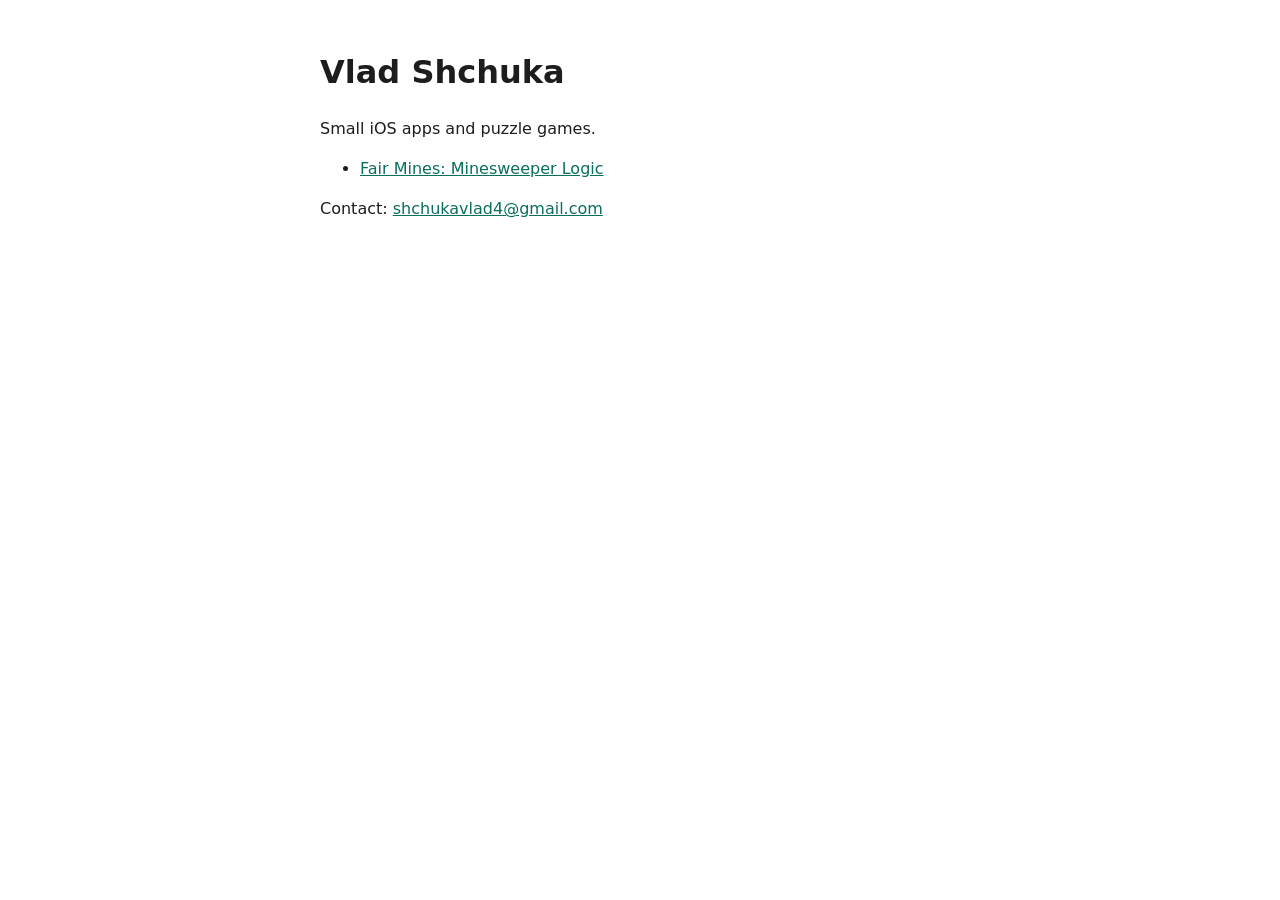
==== index.html @ 451bb2d0 "Developer site root with app-ads.txt" ====
<!doctype html>
<html lang="en">
<head>
<meta charset="utf-8">
<meta name="viewport" content="width=device-width, initial-scale=1">
<title>Vlad Shchuka · Apps</title>
<style>
body{font-family:-apple-system,system-ui,sans-serif;max-width:640px;margin:48px auto;padding:0 16px;color:#1d1d1f;background:#fff;line-height:1.5}
a{color:#0a6e5c}
@media (prefers-color-scheme:dark){body{color:#f5f5f7;background:#111}a{color:#5fd0b8}}
</style>
</head>
<body>
<h1>Vlad Shchuka</h1>
<p>Small iOS apps and puzzle games.</p>
<ul>
<li><a href="https://xzot.github.io/fairmines/">Fair Mines: Minesweeper Logic</a></li>
</ul>
<p>Contact: <a href="mailto:shchukavlad4@gmail.com">shchukavlad4@gmail.com</a></p>
</body>
</html>
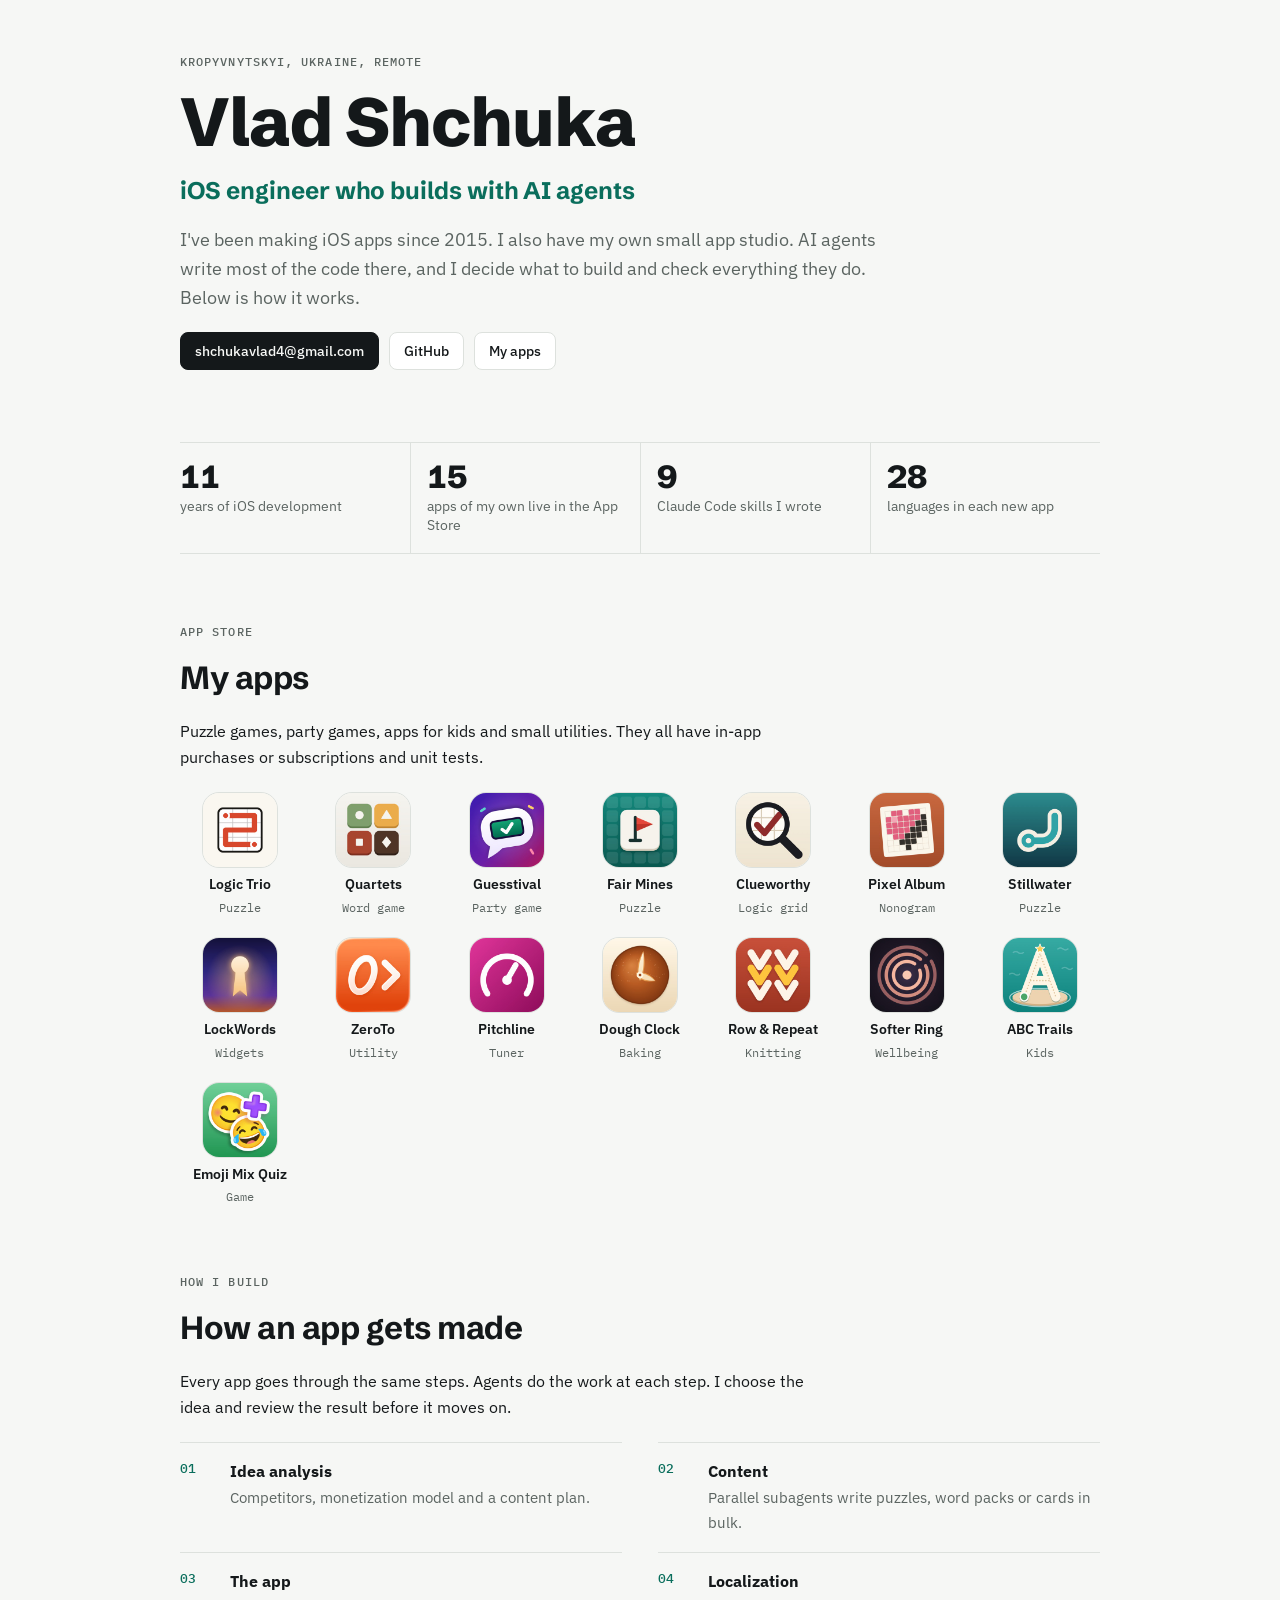
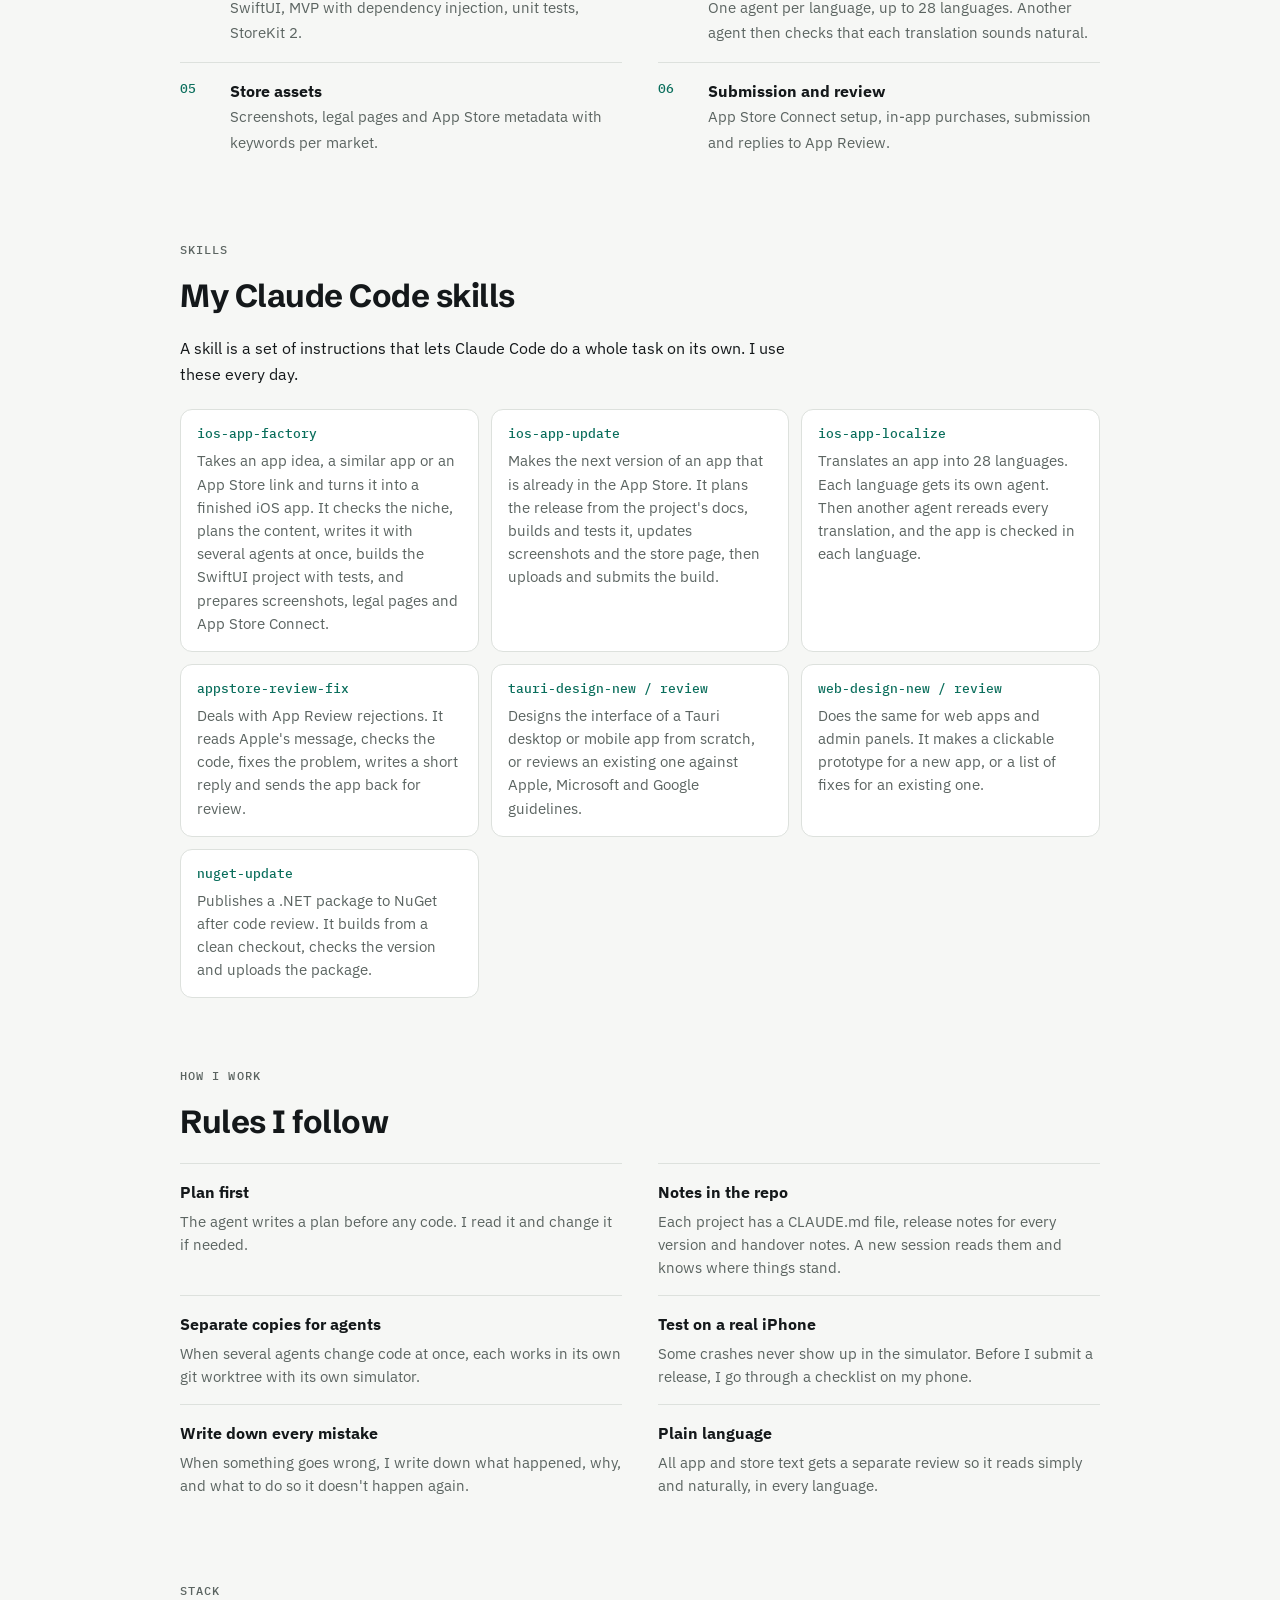
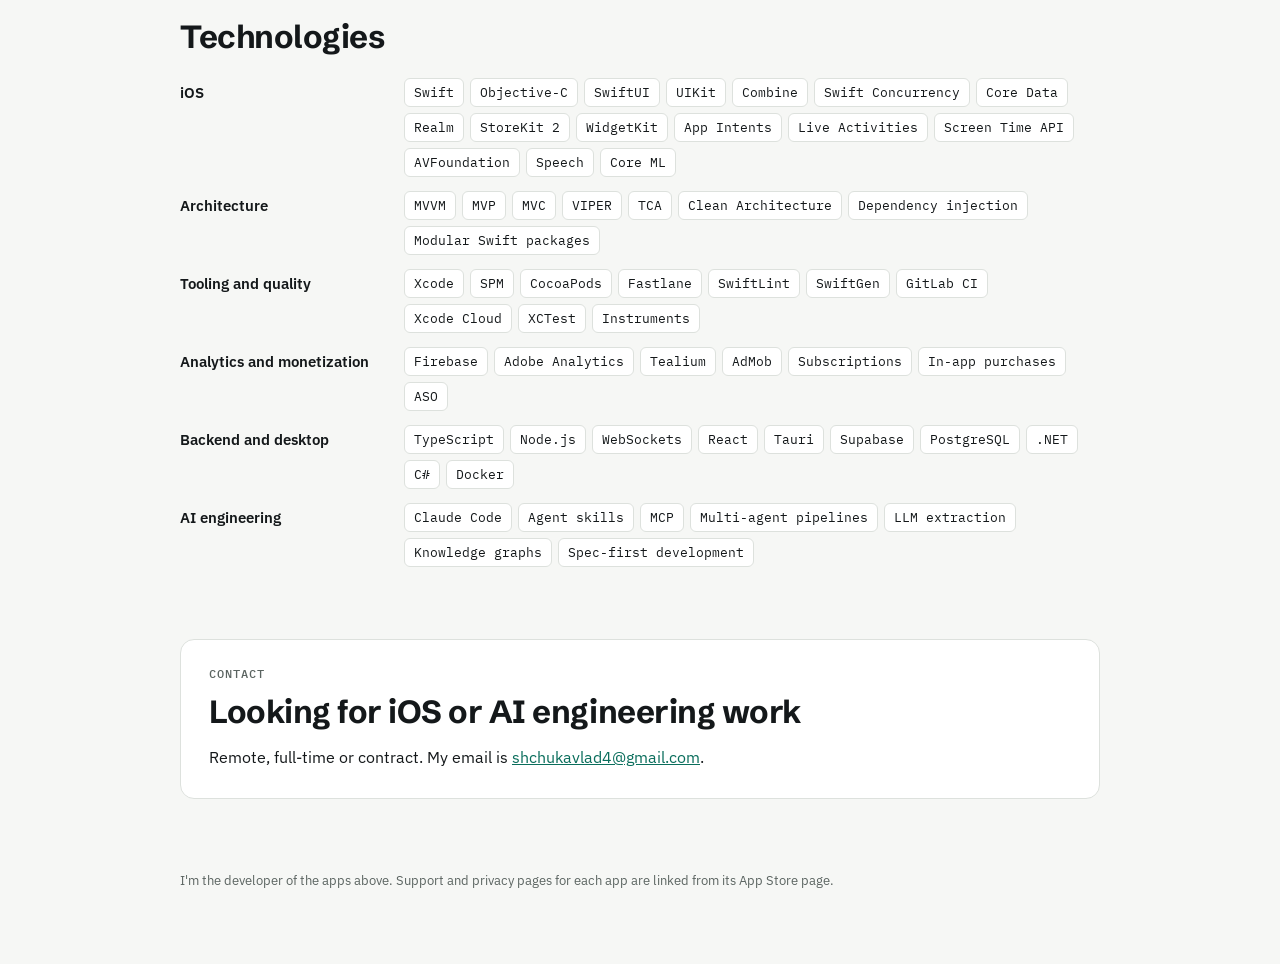
==== commit cda39f34: "Portfolio home page" ====
--- a/index.html
+++ b/index.html
@@ -3,19 +3,206 @@
 <head>
 <meta charset="utf-8">
 <meta name="viewport" content="width=device-width, initial-scale=1">
-<title>Vlad Shchuka · Apps</title>
+<title>Vlad Shchuka</title>
+<meta name="description" content="Vlad Shchuka, iOS engineer since 2015. 15 apps of my own in the App Store, built with AI agents.">
+<link rel="preconnect" href="https://fonts.googleapis.com">
+<link rel="preconnect" href="https://fonts.gstatic.com" crossorigin>
+<link rel="stylesheet" href="https://fonts.googleapis.com/css2?family=Schibsted+Grotesk:wght@500;700;800&family=IBM+Plex+Sans:wght@400;500;600&family=IBM+Plex+Mono:wght@400;500&display=swap">
 <style>
-body{font-family:-apple-system,system-ui,sans-serif;max-width:640px;margin:48px auto;padding:0 16px;color:#1d1d1f;background:#fff;line-height:1.5}
-a{color:#0a6e5c}
-@media (prefers-color-scheme:dark){body{color:#f5f5f7;background:#111}a{color:#5fd0b8}}
+/* Layout: one 960px column. Hero, facts strip, app shelf, numbered pipeline, work list, contact. */
+:root{
+  --bg:#f6f7f5; --surface:#ffffff; --ink:#14181a; --muted:#5b6461; --line:#dde1dd;
+  --accent:#0a6e5c; --accent-soft:#dcefe9;
+  --f-display:"Schibsted Grotesk",system-ui,sans-serif;
+  --f-body:"IBM Plex Sans",-apple-system,system-ui,sans-serif;
+  --f-mono:"IBM Plex Mono",ui-monospace,Menlo,monospace;
+  color-scheme:light;
+}
+@media (prefers-color-scheme:dark){:root{
+  --bg:#0f1312; --surface:#171c1b; --ink:#eef1ef; --muted:#9aa5a1; --line:#28302e;
+  --accent:#5fd0b8; --accent-soft:#16312b; color-scheme:dark}}
+*{box-sizing:border-box}
+html{-webkit-text-size-adjust:100%}
+body{margin:0;background:var(--bg);color:var(--ink);font:400 16px/1.6 var(--f-body)}
+.wrap{max-width:960px;margin:0 auto;padding-inline:20px;padding-block:56px 72px;display:flex;flex-direction:column;gap:72px}
+h1,h2,h3{font-family:var(--f-display);margin:0;text-wrap:balance;letter-spacing:-.015em}
+h1{font-size:clamp(40px,7vw,68px);line-height:1;font-weight:800}
+h2{font-size:clamp(24px,3.4vw,32px);line-height:1.15;font-weight:700}
+h3{font-size:18px;line-height:1.3;font-weight:700}
+p{margin:0;max-width:64ch}
+a{color:var(--accent)}
+a:focus-visible{outline:2px solid var(--accent);outline-offset:3px;border-radius:4px}
+.label{font:500 12px/1 var(--f-mono);letter-spacing:.09em;text-transform:uppercase;color:var(--muted)}
+section{display:flex;flex-direction:column;gap:22px}
+
+.hero{display:flex;flex-direction:column;gap:20px}
+.role{font:700 clamp(19px,2.6vw,24px)/1.25 var(--f-display);color:var(--accent)}
+.lede{font-size:18px;color:var(--muted)}
+.links{display:flex;flex-wrap:wrap;gap:10px}
+.btn{display:inline-flex;align-items:center;gap:8px;font:500 14px/1 var(--f-body);text-decoration:none;color:var(--ink);border:1px solid var(--line);background:var(--surface);padding:11px 14px;border-radius:8px}
+.btn.primary{background:var(--ink);color:var(--bg);border-color:var(--ink)}
+
+.facts{display:grid;grid-template-columns:repeat(4,minmax(0,1fr));border-block:1px solid var(--line)}
+.fact{padding:18px 16px 18px 0;display:flex;flex-direction:column;gap:4px;min-width:0}
+.fact+.fact{padding-left:16px;border-left:1px solid var(--line)}
+.fact b{font:800 32px/1 var(--f-display);font-variant-numeric:tabular-nums}
+.fact span{font-size:13.5px;color:var(--muted);line-height:1.4}
+
+.shelf{display:grid;grid-template-columns:repeat(auto-fill,minmax(104px,1fr));gap:22px 14px}
+.app{display:flex;flex-direction:column;align-items:center;gap:8px;text-decoration:none;color:var(--ink);text-align:center;min-width:0}
+.app img{width:76px;height:76px;border-radius:17px;border:1px solid var(--line);display:block}
+.app strong{font-size:13.5px;font-weight:600;line-height:1.25}
+.app small{font:400 11.5px/1.2 var(--f-mono);color:var(--muted)}
+@media (prefers-reduced-motion:no-preference){.app img{transition:transform .15s ease}.app:hover img{transform:translateY(-3px)}}
+
+.pipe{list-style:none;margin:0;padding:0;counter-reset:s;display:grid;grid-template-columns:repeat(2,minmax(0,1fr));gap:0 36px}
+.pipe li{counter-increment:s;display:grid;grid-template-columns:40px 1fr;gap:10px;padding:16px 0;border-top:1px solid var(--line)}
+.pipe li::before{content:counter(s,decimal-leading-zero);font:500 13px/1.6 var(--f-mono);color:var(--accent)}
+.pipe b{display:block}
+.pipe span{color:var(--muted);font-size:14.5px}
+
+.work{display:flex;flex-direction:column}
+.job{display:grid;grid-template-columns:150px 1fr;gap:6px 24px;padding:20px 0;border-top:1px solid var(--line)}
+.job .when{font:400 13px/1.7 var(--f-mono);color:var(--muted);font-variant-numeric:tabular-nums}
+.job div{display:flex;flex-direction:column;gap:6px;min-width:0}
+.job p{color:var(--muted);font-size:15px}
+.tags{display:flex;flex-wrap:wrap;gap:6px;margin-top:4px}
+.tags span{font:400 12px/1 var(--f-mono);padding:5px 7px;border-radius:5px;background:var(--accent-soft);color:var(--accent)}
+
+.contact{background:var(--surface);border:1px solid var(--line);border-radius:14px;padding:28px;display:flex;flex-direction:column;gap:14px}
+footer{font-size:13px;color:var(--muted)}
+
+@media (max-width:720px){
+  .facts{grid-template-columns:repeat(2,minmax(0,1fr))}
+  .fact:nth-child(3){padding-left:0;border-left:0}
+  .fact:nth-child(n+3){border-top:1px solid var(--line)}
+  .pipe{grid-template-columns:1fr}
+  .job{grid-template-columns:1fr}
+}
+@media (max-width:420px){.wrap{padding-inline:16px;gap:56px}.shelf{grid-template-columns:repeat(3,minmax(0,1fr))}}
+.projects{display:grid;grid-template-columns:repeat(auto-fill,minmax(270px,1fr));gap:12px}
+.proj{background:var(--surface);border:1px solid var(--line);border-radius:12px;padding:16px;display:flex;flex-direction:column;gap:8px;min-width:0}
+.proj .dom{font:500 11.5px/1 var(--f-mono);letter-spacing:.06em;text-transform:uppercase;color:var(--muted)}
+.proj p{color:var(--muted);font-size:14.5px}
+.proj .tags{margin-top:auto}
+.stack{display:grid;grid-template-columns:200px 1fr;gap:14px 24px;padding:0;margin:0}
+.stack dt{font-weight:600;font-size:15px;padding-top:3px}
+.stack dd{margin:0;display:flex;flex-wrap:wrap;gap:6px;min-width:0}
+.stack dd span{font:400 13px/1 var(--f-mono);padding:7px 9px;border-radius:6px;border:1px solid var(--line);background:var(--surface)}
+@media (max-width:720px){.stack{grid-template-columns:1fr;gap:6px 0}.stack dd{margin-bottom:10px}}
+.skills{display:grid;grid-template-columns:repeat(auto-fill,minmax(260px,1fr));gap:12px}
+.skill{background:var(--surface);border:1px solid var(--line);border-radius:12px;padding:16px;display:flex;flex-direction:column;gap:6px;min-width:0}
+.skill code{font:500 13px/1.3 var(--f-mono);color:var(--accent)}
+.skill p{color:var(--muted);font-size:14.5px}
+.rules2{list-style:none;margin:0;padding:0;display:grid;grid-template-columns:repeat(2,minmax(0,1fr));gap:0 36px}
+.rules2 li{padding:16px 0;border-top:1px solid var(--line);display:flex;flex-direction:column;gap:4px}
+.rules2 span{color:var(--muted);font-size:14.5px}
+@media (max-width:720px){.rules2{grid-template-columns:1fr}}
 </style>
 </head>
 <body>
-<h1>Vlad Shchuka</h1>
-<p>Small iOS apps and puzzle games.</p>
-<ul>
-<li><a href="https://xzot.github.io/fairmines/">Fair Mines: Minesweeper Logic</a></li>
-</ul>
-<p>Contact: <a href="mailto:shchukavlad4@gmail.com">shchukavlad4@gmail.com</a></p>
+<main class="wrap">
+
+  <header class="hero">
+    <div class="label">Kropyvnytskyi, Ukraine, remote</div>
+    <h1>Vlad Shchuka</h1>
+    <div class="role">iOS engineer who builds with AI agents</div>
+    <p class="lede">I've been making iOS apps since 2015. I also have my own small app studio. AI agents write most of the code there, and I decide what to build and check everything they do. Below is how it works.</p>
+    <div class="links">
+      <a class="btn primary" href="mailto:shchukavlad4@gmail.com">shchukavlad4@gmail.com</a>
+      <a class="btn" href="https://github.com/Xzot">GitHub</a>
+      <a class="btn" href="#apps">My apps</a>
+    </div>
+  </header>
+
+  <div class="facts">
+    <div class="fact"><b>11</b><span>years of iOS development</span></div>
+    <div class="fact"><b>15</b><span>apps of my own live in the App Store</span></div>
+    <div class="fact"><b>9</b><span>Claude Code skills I wrote</span></div>
+    <div class="fact"><b>28</b><span>languages in each new app</span></div>
+  </div>
+
+  <section id="apps">
+    <div class="label">App Store</div>
+    <h2>My apps</h2>
+    <p>Puzzle games, party games, apps for kids and small utilities. They all have in-app purchases or subscriptions and unit tests.</p>
+    <div class="shelf" id="shelf"></div>
+  </section>
+
+  <section>
+    <div class="label">How I build</div>
+    <h2>How an app gets made</h2>
+    <p>Every app goes through the same steps. Agents do the work at each step. I choose the idea and review the result before it moves on.</p>
+    <ol class="pipe">
+      <li><div><b>Idea analysis</b><span>Competitors, monetization model and a content plan.</span></div></li>
+      <li><div><b>Content</b><span>Parallel subagents write puzzles, word packs or cards in bulk.</span></div></li>
+      <li><div><b>The app</b><span>SwiftUI, MVP with dependency injection, unit tests, StoreKit 2.</span></div></li>
+      <li><div><b>Localization</b><span>One agent per language, up to 28 languages. Another agent then checks that each translation sounds natural.</span></div></li>
+      <li><div><b>Store assets</b><span>Screenshots, legal pages and App Store metadata with keywords per market.</span></div></li>
+      <li><div><b>Submission and review</b><span>App Store Connect setup, in-app purchases, submission and replies to App Review.</span></div></li>
+    </ol>
+  </section>
+
+  <section>
+    <div class="label">Skills</div>
+    <h2>My Claude Code skills</h2>
+    <p>A skill is a set of instructions that lets Claude Code do a whole task on its own. I use these every day.</p>
+    <div class="skills">
+      <div class="skill"><code>ios-app-factory</code><p>Takes an app idea, a similar app or an App Store link and turns it into a finished iOS app. It checks the niche, plans the content, writes it with several agents at once, builds the SwiftUI project with tests, and prepares screenshots, legal pages and App Store Connect.</p></div>
+      <div class="skill"><code>ios-app-update</code><p>Makes the next version of an app that is already in the App Store. It plans the release from the project's docs, builds and tests it, updates screenshots and the store page, then uploads and submits the build.</p></div>
+      <div class="skill"><code>ios-app-localize</code><p>Translates an app into 28 languages. Each language gets its own agent. Then another agent rereads every translation, and the app is checked in each language.</p></div>
+      <div class="skill"><code>appstore-review-fix</code><p>Deals with App Review rejections. It reads Apple's message, checks the code, fixes the problem, writes a short reply and sends the app back for review.</p></div>
+      <div class="skill"><code>tauri-design-new / review</code><p>Designs the interface of a Tauri desktop or mobile app from scratch, or reviews an existing one against Apple, Microsoft and Google guidelines.</p></div>
+      <div class="skill"><code>web-design-new / review</code><p>Does the same for web apps and admin panels. It makes a clickable prototype for a new app, or a list of fixes for an existing one.</p></div>
+      <div class="skill"><code>nuget-update</code><p>Publishes a .NET package to NuGet after code review. It builds from a clean checkout, checks the version and uploads the package.</p></div>
+    </div>
+  </section>
+
+  <section>
+    <div class="label">How I work</div>
+    <h2>Rules I follow</h2>
+    <ul class="rules2">
+      <li><b>Plan first</b><span>The agent writes a plan before any code. I read it and change it if needed.</span></li>
+      <li><b>Notes in the repo</b><span>Each project has a CLAUDE.md file, release notes for every version and handover notes. A new session reads them and knows where things stand.</span></li>
+      <li><b>Separate copies for agents</b><span>When several agents change code at once, each works in its own git worktree with its own simulator.</span></li>
+      <li><b>Test on a real iPhone</b><span>Some crashes never show up in the simulator. Before I submit a release, I go through a checklist on my phone.</span></li>
+      <li><b>Write down every mistake</b><span>When something goes wrong, I write down what happened, why, and what to do so it doesn't happen again.</span></li>
+      <li><b>Plain language</b><span>All app and store text gets a separate review so it reads simply and naturally, in every language.</span></li>
+    </ul>
+  </section>
+
+  <section>
+    <div class="label">Stack</div>
+    <h2>Technologies</h2>
+    <dl class="stack">
+      <dt>iOS</dt><dd><span>Swift</span><span>Objective-C</span><span>SwiftUI</span><span>UIKit</span><span>Combine</span><span>Swift Concurrency</span><span>Core Data</span><span>Realm</span><span>StoreKit 2</span><span>WidgetKit</span><span>App Intents</span><span>Live Activities</span><span>Screen Time API</span><span>AVFoundation</span><span>Speech</span><span>Core ML</span></dd>
+      <dt>Architecture</dt><dd><span>MVVM</span><span>MVP</span><span>MVC</span><span>VIPER</span><span>TCA</span><span>Clean Architecture</span><span>Dependency injection</span><span>Modular Swift packages</span></dd>
+      <dt>Tooling and quality</dt><dd><span>Xcode</span><span>SPM</span><span>CocoaPods</span><span>Fastlane</span><span>SwiftLint</span><span>SwiftGen</span><span>GitLab CI</span><span>Xcode Cloud</span><span>XCTest</span><span>Instruments</span></dd>
+      <dt>Analytics and monetization</dt><dd><span>Firebase</span><span>Adobe Analytics</span><span>Tealium</span><span>AdMob</span><span>Subscriptions</span><span>In-app purchases</span><span>ASO</span></dd>
+      <dt>Backend and desktop</dt><dd><span>TypeScript</span><span>Node.js</span><span>WebSockets</span><span>React</span><span>Tauri</span><span>Supabase</span><span>PostgreSQL</span><span>.NET</span><span>C#</span><span>Docker</span></dd>
+      <dt>AI engineering</dt><dd><span>Claude Code</span><span>Agent skills</span><span>MCP</span><span>Multi-agent pipelines</span><span>LLM extraction</span><span>Knowledge graphs</span><span>Spec-first development</span></dd>
+    </dl>
+  </section>
+
+  <section class="contact">
+    <div class="label">Contact</div>
+    <h2>Looking for iOS or AI engineering work</h2>
+    <p>Remote, full-time or contract. My email is <a href="mailto:shchukavlad4@gmail.com">shchukavlad4@gmail.com</a>.</p>
+  </section>
+
+  <footer>I'm the developer of the apps above. Support and privacy pages for each app are linked from its App Store page.</footer>
+</main>
+
+<script>
+const APPS=[
+ [6816624504,"Logic Trio","Puzzle"],[6816981192,"Quartets","Word game"],[6816711869,"Guesstival","Party game"],
+ [6816734155,"Fair Mines","Puzzle"],[6816840436,"Clueworthy","Logic grid"],[6816840605,"Pixel Album","Nonogram"],
+ [6816840312,"Stillwater","Puzzle"],[6816537476,"LockWords","Widgets"],[6816867700,"ZeroTo","Utility"],
+ [6817300181,"Pitchline","Tuner"],[6817758295,"Dough Clock","Baking"],[6817658793,"Row & Repeat","Knitting"],
+ [6817680527,"Softer Ring","Wellbeing"],[6817313417,"ABC Trails","Kids"],[1605544868,"Emoji Mix Quiz","Game"]
+];
+document.getElementById("shelf").innerHTML=APPS.map(([id,n,c])=>
+ `<a class="app" href="https://apps.apple.com/us/app/id${id}"><img src="assets/icons/${id}.jpg" alt="" width="76" height="76" loading="lazy"><strong>${n}</strong><small>${c}</small></a>`).join("");
+</script>
 </body>
 </html>
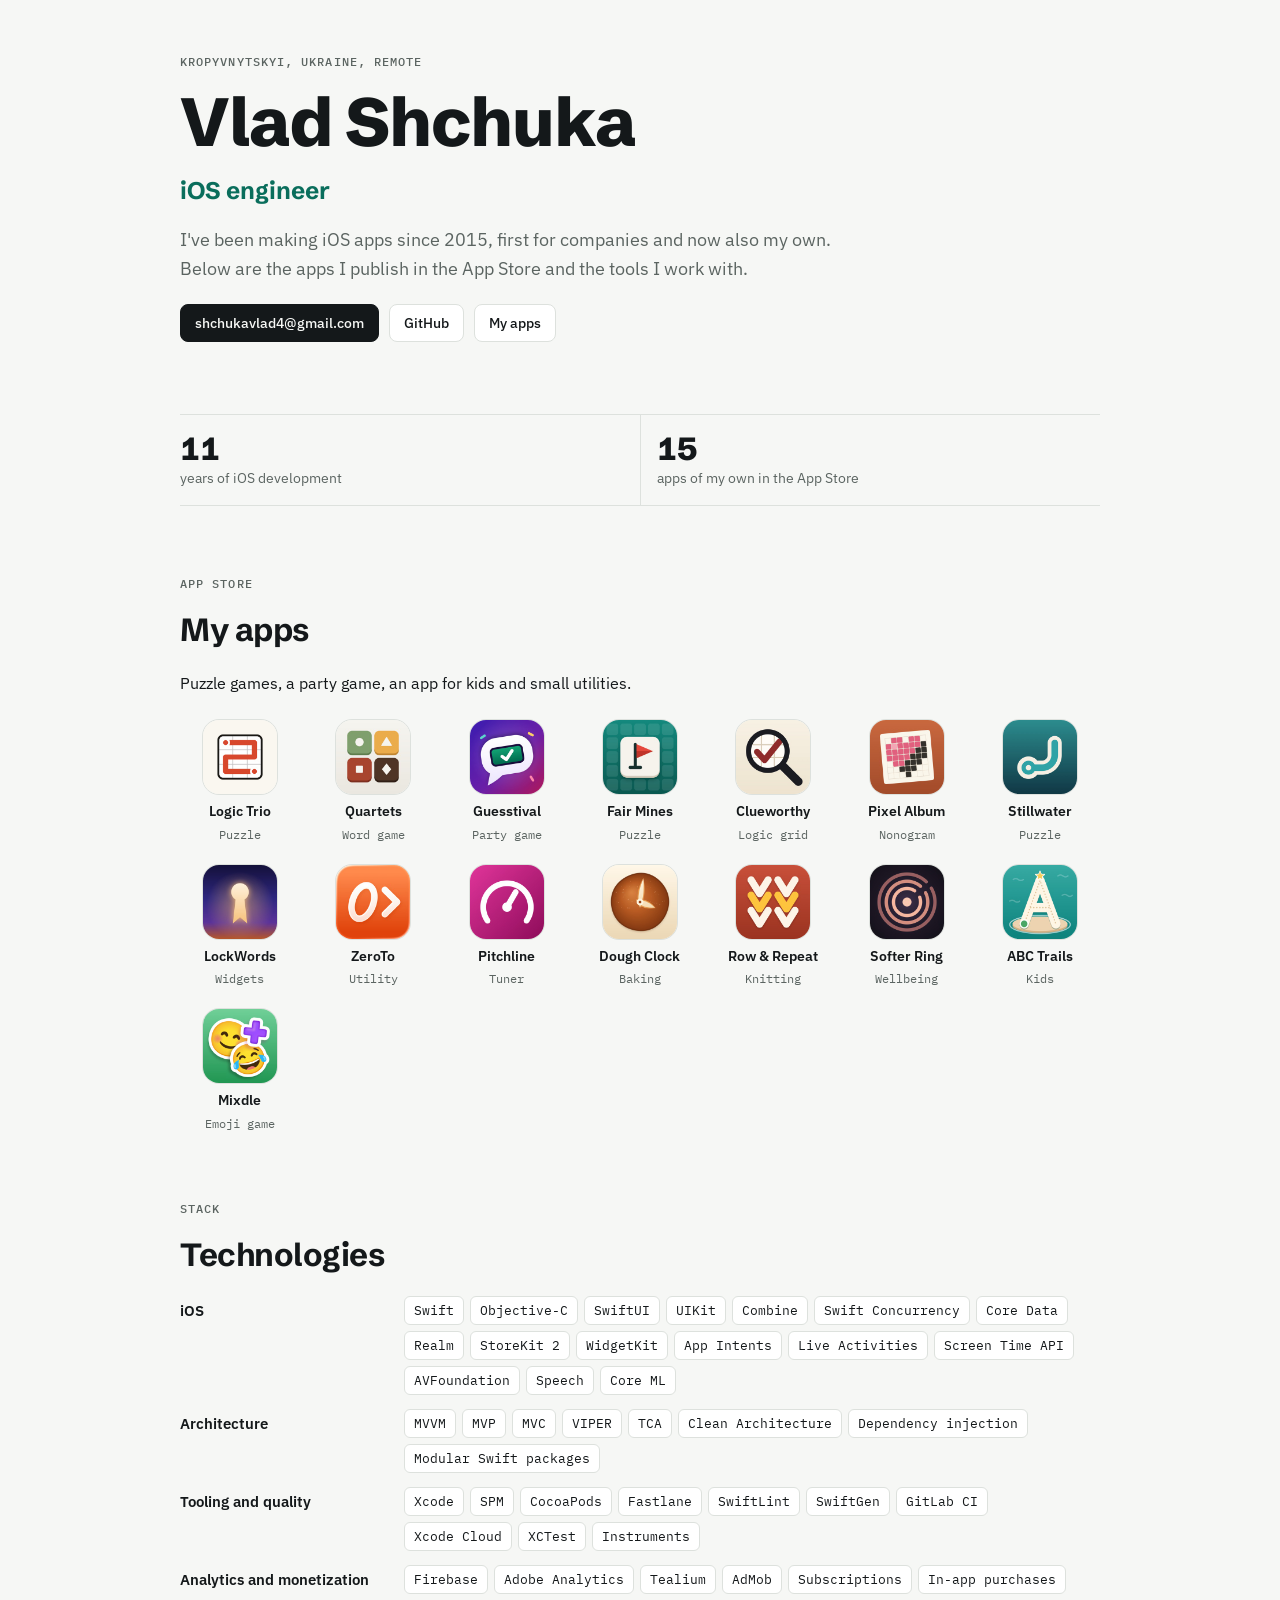
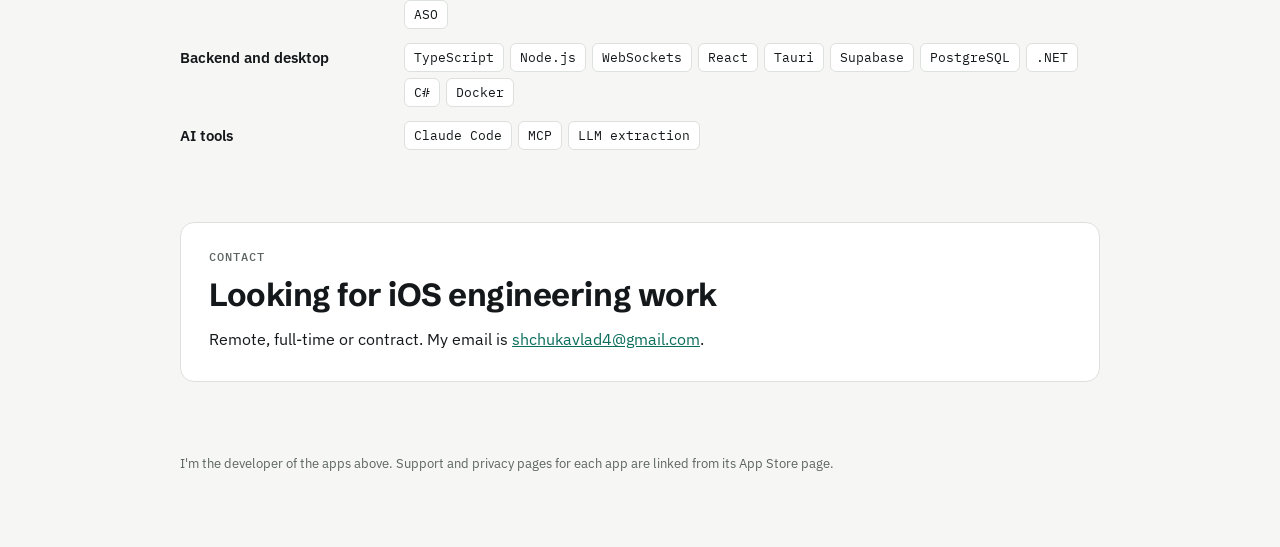
==== commit 861d59bc: "Plain developer page: apps, stack and contact" ====
--- a/index.html
+++ b/index.html
@@ -4,12 +4,12 @@
 <meta charset="utf-8">
 <meta name="viewport" content="width=device-width, initial-scale=1">
 <title>Vlad Shchuka</title>
-<meta name="description" content="Vlad Shchuka, iOS engineer since 2015. 15 apps of my own in the App Store, built with AI agents.">
+<meta name="description" content="Vlad Shchuka, iOS engineer since 2015. My apps in the App Store, support and contact.">
 <link rel="preconnect" href="https://fonts.googleapis.com">
 <link rel="preconnect" href="https://fonts.gstatic.com" crossorigin>
 <link rel="stylesheet" href="https://fonts.googleapis.com/css2?family=Schibsted+Grotesk:wght@500;700;800&family=IBM+Plex+Sans:wght@400;500;600&family=IBM+Plex+Mono:wght@400;500&display=swap">
 <style>
-/* Layout: one 960px column. Hero, facts strip, app shelf, numbered pipeline, work list, contact. */
+/* Layout: one 960px column. Hero, facts strip, app shelf, stack, contact. */
 :root{
   --bg:#f6f7f5; --surface:#ffffff; --ink:#14181a; --muted:#5b6461; --line:#dde1dd;
   --accent:#0a6e5c; --accent-soft:#dcefe9;
@@ -42,7 +42,7 @@
 .btn{display:inline-flex;align-items:center;gap:8px;font:500 14px/1 var(--f-body);text-decoration:none;color:var(--ink);border:1px solid var(--line);background:var(--surface);padding:11px 14px;border-radius:8px}
 .btn.primary{background:var(--ink);color:var(--bg);border-color:var(--ink)}
 
-.facts{display:grid;grid-template-columns:repeat(4,minmax(0,1fr));border-block:1px solid var(--line)}
+.facts{display:grid;grid-template-columns:repeat(2,minmax(0,1fr));border-block:1px solid var(--line)}
 .fact{padding:18px 16px 18px 0;display:flex;flex-direction:column;gap:4px;min-width:0}
 .fact+.fact{padding-left:16px;border-left:1px solid var(--line)}
 .fact b{font:800 32px/1 var(--f-display);font-variant-numeric:tabular-nums}
@@ -55,11 +55,6 @@
 .app small{font:400 11.5px/1.2 var(--f-mono);color:var(--muted)}
 @media (prefers-reduced-motion:no-preference){.app img{transition:transform .15s ease}.app:hover img{transform:translateY(-3px)}}
 
-.pipe{list-style:none;margin:0;padding:0;counter-reset:s;display:grid;grid-template-columns:repeat(2,minmax(0,1fr));gap:0 36px}
-.pipe li{counter-increment:s;display:grid;grid-template-columns:40px 1fr;gap:10px;padding:16px 0;border-top:1px solid var(--line)}
-.pipe li::before{content:counter(s,decimal-leading-zero);font:500 13px/1.6 var(--f-mono);color:var(--accent)}
-.pipe b{display:block}
-.pipe span{color:var(--muted);font-size:14.5px}
 
 .work{display:flex;flex-direction:column}
 .job{display:grid;grid-template-columns:150px 1fr;gap:6px 24px;padding:20px 0;border-top:1px solid var(--line)}
@@ -76,7 +71,6 @@
   .facts{grid-template-columns:repeat(2,minmax(0,1fr))}
   .fact:nth-child(3){padding-left:0;border-left:0}
   .fact:nth-child(n+3){border-top:1px solid var(--line)}
-  .pipe{grid-template-columns:1fr}
   .job{grid-template-columns:1fr}
 }
 @media (max-width:420px){.wrap{padding-inline:16px;gap:56px}.shelf{grid-template-columns:repeat(3,minmax(0,1fr))}}
@@ -90,14 +84,6 @@
 .stack dd{margin:0;display:flex;flex-wrap:wrap;gap:6px;min-width:0}
 .stack dd span{font:400 13px/1 var(--f-mono);padding:7px 9px;border-radius:6px;border:1px solid var(--line);background:var(--surface)}
 @media (max-width:720px){.stack{grid-template-columns:1fr;gap:6px 0}.stack dd{margin-bottom:10px}}
-.skills{display:grid;grid-template-columns:repeat(auto-fill,minmax(260px,1fr));gap:12px}
-.skill{background:var(--surface);border:1px solid var(--line);border-radius:12px;padding:16px;display:flex;flex-direction:column;gap:6px;min-width:0}
-.skill code{font:500 13px/1.3 var(--f-mono);color:var(--accent)}
-.skill p{color:var(--muted);font-size:14.5px}
-.rules2{list-style:none;margin:0;padding:0;display:grid;grid-template-columns:repeat(2,minmax(0,1fr));gap:0 36px}
-.rules2 li{padding:16px 0;border-top:1px solid var(--line);display:flex;flex-direction:column;gap:4px}
-.rules2 span{color:var(--muted);font-size:14.5px}
-@media (max-width:720px){.rules2{grid-template-columns:1fr}}
 </style>
 </head>
 <body>
@@ -106,8 +92,8 @@
   <header class="hero">
     <div class="label">Kropyvnytskyi, Ukraine, remote</div>
     <h1>Vlad Shchuka</h1>
-    <div class="role">iOS engineer who builds with AI agents</div>
-    <p class="lede">I've been making iOS apps since 2015. I also have my own small app studio. AI agents write most of the code there, and I decide what to build and check everything they do. Below is how it works.</p>
+    <div class="role">iOS engineer</div>
+    <p class="lede">I've been making iOS apps since 2015, first for companies and now also my own. Below are the apps I publish in the App Store and the tools I work with.</p>
     <div class="links">
       <a class="btn primary" href="mailto:shchukavlad4@gmail.com">shchukavlad4@gmail.com</a>
       <a class="btn" href="https://github.com/Xzot">GitHub</a>
@@ -117,58 +103,14 @@
 
   <div class="facts">
     <div class="fact"><b>11</b><span>years of iOS development</span></div>
-    <div class="fact"><b>15</b><span>apps of my own live in the App Store</span></div>
-    <div class="fact"><b>9</b><span>Claude Code skills I wrote</span></div>
-    <div class="fact"><b>28</b><span>languages in each new app</span></div>
+    <div class="fact"><b>15</b><span>apps of my own in the App Store</span></div>
   </div>
 
   <section id="apps">
     <div class="label">App Store</div>
     <h2>My apps</h2>
-    <p>Puzzle games, party games, apps for kids and small utilities. They all have in-app purchases or subscriptions and unit tests.</p>
+    <p>Puzzle games, a party game, an app for kids and small utilities.</p>
     <div class="shelf" id="shelf"></div>
-  </section>
-
-  <section>
-    <div class="label">How I build</div>
-    <h2>How an app gets made</h2>
-    <p>Every app goes through the same steps. Agents do the work at each step. I choose the idea and review the result before it moves on.</p>
-    <ol class="pipe">
-      <li><div><b>Idea analysis</b><span>Competitors, monetization model and a content plan.</span></div></li>
-      <li><div><b>Content</b><span>Parallel subagents write puzzles, word packs or cards in bulk.</span></div></li>
-      <li><div><b>The app</b><span>SwiftUI, MVP with dependency injection, unit tests, StoreKit 2.</span></div></li>
-      <li><div><b>Localization</b><span>One agent per language, up to 28 languages. Another agent then checks that each translation sounds natural.</span></div></li>
-      <li><div><b>Store assets</b><span>Screenshots, legal pages and App Store metadata with keywords per market.</span></div></li>
-      <li><div><b>Submission and review</b><span>App Store Connect setup, in-app purchases, submission and replies to App Review.</span></div></li>
-    </ol>
-  </section>
-
-  <section>
-    <div class="label">Skills</div>
-    <h2>My Claude Code skills</h2>
-    <p>A skill is a set of instructions that lets Claude Code do a whole task on its own. I use these every day.</p>
-    <div class="skills">
-      <div class="skill"><code>ios-app-factory</code><p>Takes an app idea, a similar app or an App Store link and turns it into a finished iOS app. It checks the niche, plans the content, writes it with several agents at once, builds the SwiftUI project with tests, and prepares screenshots, legal pages and App Store Connect.</p></div>
-      <div class="skill"><code>ios-app-update</code><p>Makes the next version of an app that is already in the App Store. It plans the release from the project's docs, builds and tests it, updates screenshots and the store page, then uploads and submits the build.</p></div>
-      <div class="skill"><code>ios-app-localize</code><p>Translates an app into 28 languages. Each language gets its own agent. Then another agent rereads every translation, and the app is checked in each language.</p></div>
-      <div class="skill"><code>appstore-review-fix</code><p>Deals with App Review rejections. It reads Apple's message, checks the code, fixes the problem, writes a short reply and sends the app back for review.</p></div>
-      <div class="skill"><code>tauri-design-new / review</code><p>Designs the interface of a Tauri desktop or mobile app from scratch, or reviews an existing one against Apple, Microsoft and Google guidelines.</p></div>
-      <div class="skill"><code>web-design-new / review</code><p>Does the same for web apps and admin panels. It makes a clickable prototype for a new app, or a list of fixes for an existing one.</p></div>
-      <div class="skill"><code>nuget-update</code><p>Publishes a .NET package to NuGet after code review. It builds from a clean checkout, checks the version and uploads the package.</p></div>
-    </div>
-  </section>
-
-  <section>
-    <div class="label">How I work</div>
-    <h2>Rules I follow</h2>
-    <ul class="rules2">
-      <li><b>Plan first</b><span>The agent writes a plan before any code. I read it and change it if needed.</span></li>
-      <li><b>Notes in the repo</b><span>Each project has a CLAUDE.md file, release notes for every version and handover notes. A new session reads them and knows where things stand.</span></li>
-      <li><b>Separate copies for agents</b><span>When several agents change code at once, each works in its own git worktree with its own simulator.</span></li>
-      <li><b>Test on a real iPhone</b><span>Some crashes never show up in the simulator. Before I submit a release, I go through a checklist on my phone.</span></li>
-      <li><b>Write down every mistake</b><span>When something goes wrong, I write down what happened, why, and what to do so it doesn't happen again.</span></li>
-      <li><b>Plain language</b><span>All app and store text gets a separate review so it reads simply and naturally, in every language.</span></li>
-    </ul>
   </section>
 
   <section>
@@ -180,13 +122,13 @@
       <dt>Tooling and quality</dt><dd><span>Xcode</span><span>SPM</span><span>CocoaPods</span><span>Fastlane</span><span>SwiftLint</span><span>SwiftGen</span><span>GitLab CI</span><span>Xcode Cloud</span><span>XCTest</span><span>Instruments</span></dd>
       <dt>Analytics and monetization</dt><dd><span>Firebase</span><span>Adobe Analytics</span><span>Tealium</span><span>AdMob</span><span>Subscriptions</span><span>In-app purchases</span><span>ASO</span></dd>
       <dt>Backend and desktop</dt><dd><span>TypeScript</span><span>Node.js</span><span>WebSockets</span><span>React</span><span>Tauri</span><span>Supabase</span><span>PostgreSQL</span><span>.NET</span><span>C#</span><span>Docker</span></dd>
-      <dt>AI engineering</dt><dd><span>Claude Code</span><span>Agent skills</span><span>MCP</span><span>Multi-agent pipelines</span><span>LLM extraction</span><span>Knowledge graphs</span><span>Spec-first development</span></dd>
+      <dt>AI tools</dt><dd><span>Claude Code</span><span>MCP</span><span>LLM extraction</span></dd>
     </dl>
   </section>
 
   <section class="contact">
     <div class="label">Contact</div>
-    <h2>Looking for iOS or AI engineering work</h2>
+    <h2>Looking for iOS engineering work</h2>
     <p>Remote, full-time or contract. My email is <a href="mailto:shchukavlad4@gmail.com">shchukavlad4@gmail.com</a>.</p>
   </section>
 
@@ -199,7 +141,7 @@
  [6816734155,"Fair Mines","Puzzle"],[6816840436,"Clueworthy","Logic grid"],[6816840605,"Pixel Album","Nonogram"],
  [6816840312,"Stillwater","Puzzle"],[6816537476,"LockWords","Widgets"],[6816867700,"ZeroTo","Utility"],
  [6817300181,"Pitchline","Tuner"],[6817758295,"Dough Clock","Baking"],[6817658793,"Row & Repeat","Knitting"],
- [6817680527,"Softer Ring","Wellbeing"],[6817313417,"ABC Trails","Kids"],[1605544868,"Emoji Mix Quiz","Game"]
+ [6817680527,"Softer Ring","Wellbeing"],[6817313417,"ABC Trails","Kids"],[1605544868,"Mixdle","Emoji game"]
 ];
 document.getElementById("shelf").innerHTML=APPS.map(([id,n,c])=>
  `<a class="app" href="https://apps.apple.com/us/app/id${id}"><img src="assets/icons/${id}.jpg" alt="" width="76" height="76" loading="lazy"><strong>${n}</strong><small>${c}</small></a>`).join("");
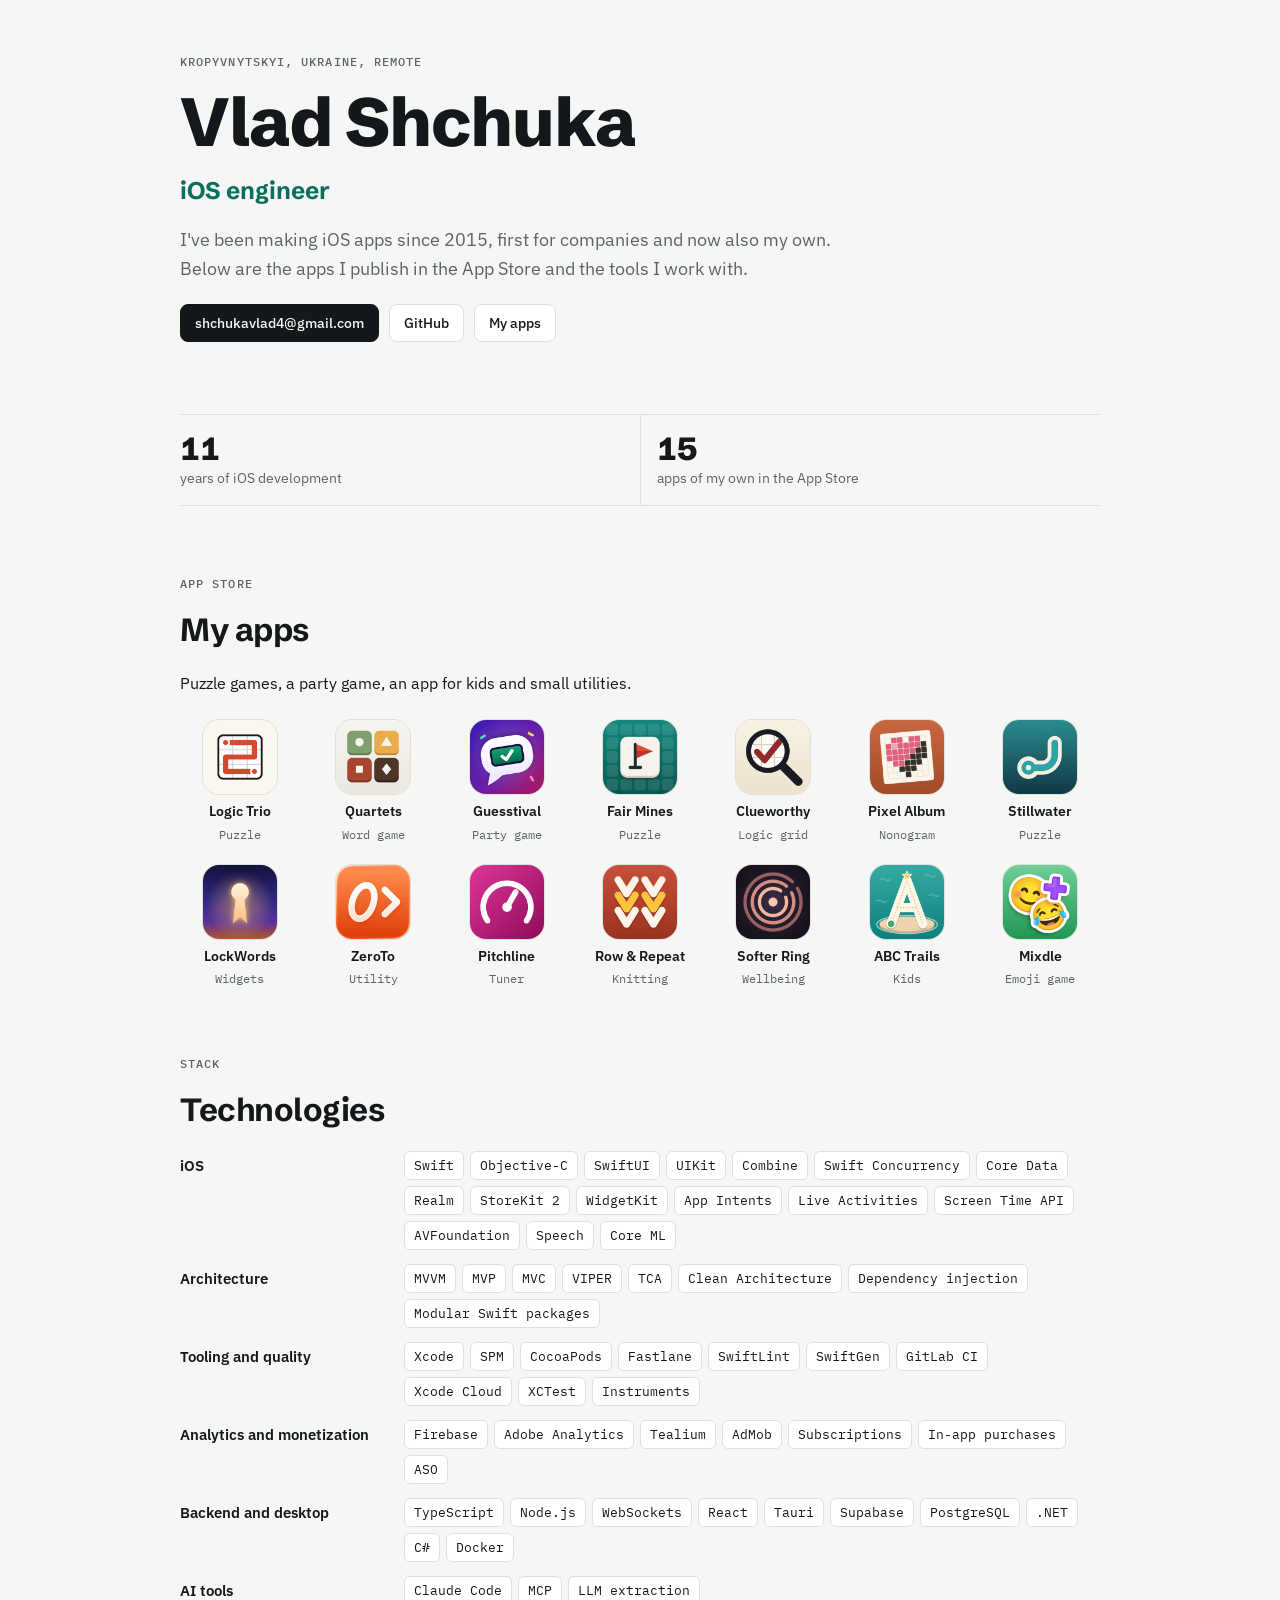
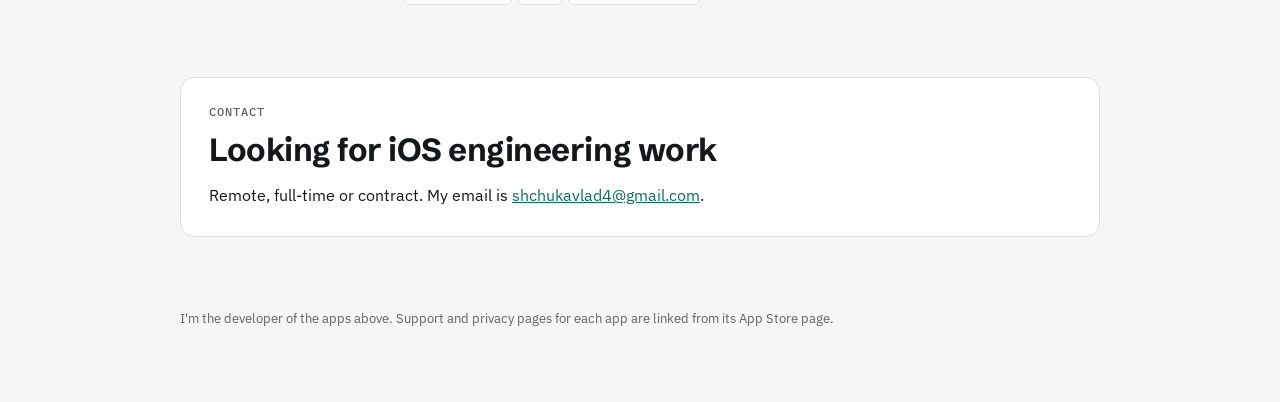
==== commit f340499d: "Remove Dough Clock from the app list" ====
--- a/index.html
+++ b/index.html
@@ -140,7 +140,7 @@
  [6816624504,"Logic Trio","Puzzle"],[6816981192,"Quartets","Word game"],[6816711869,"Guesstival","Party game"],
  [6816734155,"Fair Mines","Puzzle"],[6816840436,"Clueworthy","Logic grid"],[6816840605,"Pixel Album","Nonogram"],
  [6816840312,"Stillwater","Puzzle"],[6816537476,"LockWords","Widgets"],[6816867700,"ZeroTo","Utility"],
- [6817300181,"Pitchline","Tuner"],[6817758295,"Dough Clock","Baking"],[6817658793,"Row & Repeat","Knitting"],
+ [6817300181,"Pitchline","Tuner"],[6817658793,"Row & Repeat","Knitting"],
  [6817680527,"Softer Ring","Wellbeing"],[6817313417,"ABC Trails","Kids"],[1605544868,"Mixdle","Emoji game"]
 ];
 document.getElementById("shelf").innerHTML=APPS.map(([id,n,c])=>
